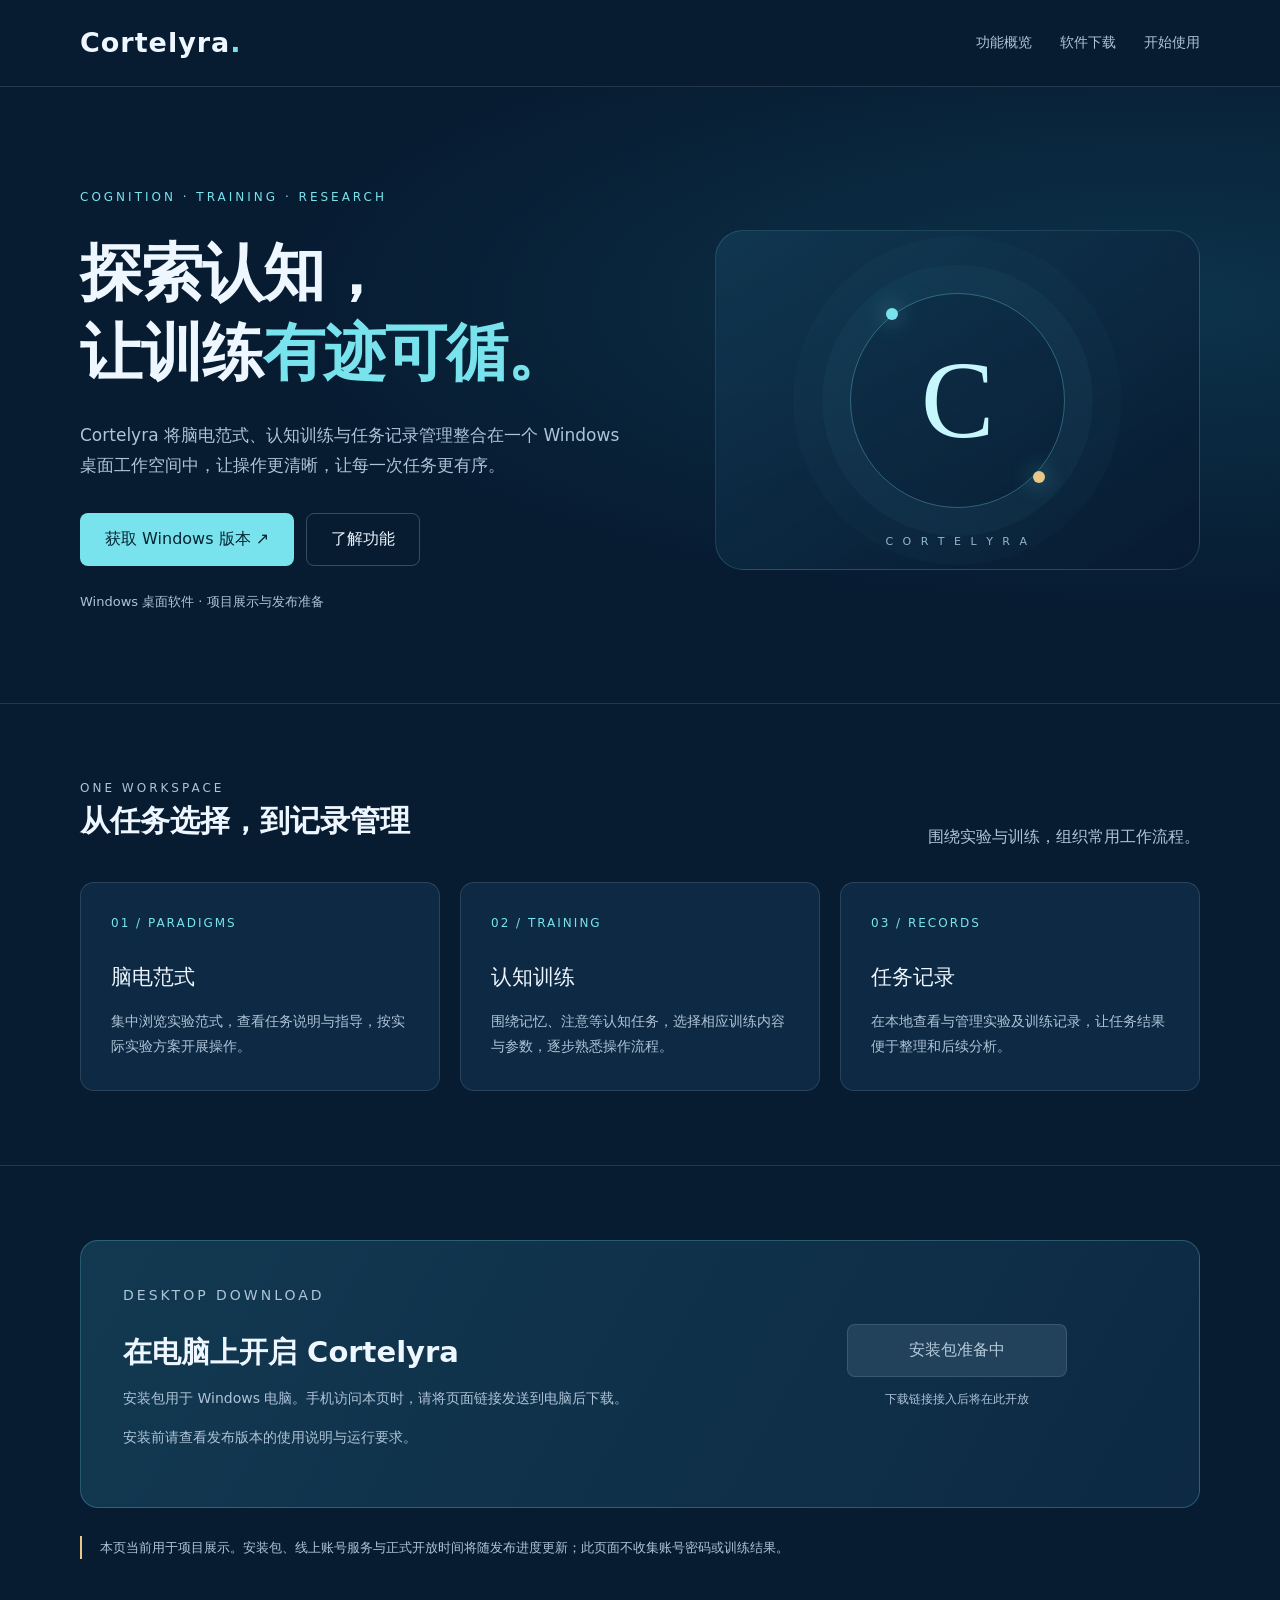
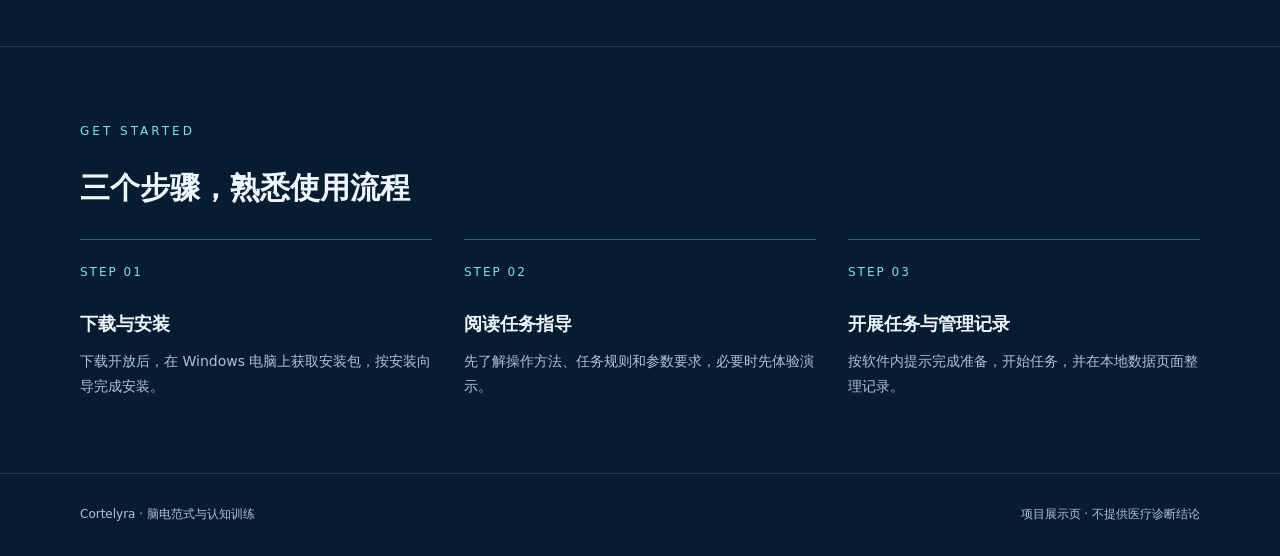
==== index.html @ 3c0979dd "Add files via upload" ====
<!doctype html>
<html lang="zh-CN">
<head>
  <meta charset="utf-8">
  <meta name="viewport" content="width=device-width, initial-scale=1">
  <meta name="description" content="Cortelyra：面向脑电范式、认知训练与任务记录管理的 Windows 桌面软件。">
  <meta name="theme-color" content="#071b31">
  <title>Cortelyra · 认知训练与脑电范式</title>
  <style>
    :root{color-scheme:dark;--bg:#071b31;--panel:#0d2943;--text:#eef7ff;--muted:#afc4d8;--line:#ffffff1f;--cyan:#79e3ed}
    *{box-sizing:border-box}html{scroll-behavior:smooth;scroll-padding-top:24px}body{margin:0;background:var(--bg);color:var(--text);font:16px/1.8 "Microsoft YaHei UI","PingFang SC",system-ui,sans-serif}a{color:inherit;text-decoration:none}a:focus-visible,button:focus-visible{outline:3px solid var(--cyan);outline-offset:5px}.wrap{width:min(1120px,calc(100% - 48px));margin:auto}header{border-bottom:1px solid var(--line)}nav{display:flex;align-items:center;justify-content:space-between;min-height:86px;gap:24px}.brand{font-size:27px;font-weight:650;letter-spacing:1px}.brand span{color:var(--cyan)}.links{display:flex;gap:28px;font-size:14px;color:var(--muted)}.links a:hover{color:white}
    .hero{position:relative;overflow:hidden;padding:100px 0 90px;background:radial-gradient(ellipse at 90% 35%,#12526a70,transparent 55%)}.hero-grid{display:grid;grid-template-columns:1.2fr 1fr;align-items:center;gap:54px}.eyebrow{font-size:12px;letter-spacing:3px;color:var(--cyan);margin:0 0 24px}h1{font-size:clamp(38px,5vw,62px);line-height:1.3;letter-spacing:-1px;margin:0 0 26px;font-weight:600}h1 span{color:var(--cyan)}.intro{max-width:540px;font-size:17px;color:var(--muted);margin:0 0 32px}.button{display:inline-flex;align-items:center;justify-content:center;min-height:50px;padding:11px 24px;border-radius:8px;background:var(--cyan);color:#062434;font-weight:650;border:1px solid transparent;font:inherit}.button:hover{background:#acf5fa}.secondary{background:transparent;border-color:#789ab766;color:var(--text);margin-left:12px}.secondary:hover{background:#ffffff0d}.tagline{font-size:13px;color:var(--muted);margin:24px 0 0}
    .visual{position:relative;min-height:340px;border:1px solid #79e3ed2e;border-radius:28px;background:linear-gradient(145deg,#133b56c0,#071b31);display:grid;place-items:center}.rings{width:215px;height:215px;border:1px solid #79e3ed55;border-radius:50%;box-shadow:0 0 0 28px #79e3ed09,0 0 0 57px #79e3ed05;display:grid;place-items:center;position:relative}.rings:before,.rings:after{content:"";position:absolute;width:12px;height:12px;border-radius:50%;background:var(--cyan);box-shadow:0 0 22px #79e3ed99}.rings:before{top:14px;left:35px}.rings:after{bottom:24px;right:19px;background:#e8c78a}.letter{font:500 110px/1 Georgia,serif;color:#c6f7fc}.visual-note{position:absolute;bottom:17px;font-size:11px;letter-spacing:3px;color:#8db8ce}
    section.content{padding:74px 0;border-top:1px solid var(--line)}.section-top{display:flex;align-items:end;justify-content:space-between;gap:30px;margin-bottom:30px}h2{font-size:30px;line-height:1.4;margin:0 0 10px;font-weight:600}.section-top p,.muted{color:var(--muted);margin:0}.cards{display:grid;grid-template-columns:repeat(3,1fr);gap:20px}.card{background:var(--panel);border:1px solid var(--line);padding:30px;border-radius:14px}.number{display:block;font-size:12px;color:var(--cyan);letter-spacing:2px;margin-bottom:25px}h3{font-size:21px;margin:0 0 12px;font-weight:550}.card p{color:var(--muted);font-size:14px;margin:0}.download{background:linear-gradient(120deg,#123951,#0d2943);border:1px solid #79e3ed40;border-radius:18px;padding:42px;display:grid;grid-template-columns:1.5fr 1fr;gap:35px;align-items:center}.download h2{font-size:29px}.download p{color:var(--muted);font-size:14px}.download-action{text-align:center}.disabled{background:#21425a;color:#b6cbdc;border-color:#577d9566;cursor:not-allowed;min-width:220px}.disabled:hover{background:#21425a}.small{font-size:12px!important}.steps{list-style:none;padding:0;display:grid;grid-template-columns:repeat(3,1fr);gap:32px;margin:30px 0 0}.steps li{border-top:1px solid #79e3ed55;padding-top:22px}.steps strong{display:block;margin:8px 0;font-size:18px}.steps p{color:var(--muted);font-size:14px;margin:0}.notice{margin-top:28px;font-size:13px;color:var(--muted);border-left:2px solid #e8c78a;padding-left:18px}footer{padding:30px 0;border-top:1px solid var(--line);color:var(--muted);font-size:12px}.footer-inner{display:flex;justify-content:space-between;gap:20px}
    @media(max-width:760px){.wrap{width:calc(100% - 36px)}nav{min-height:74px}.brand{font-size:23px}.links{gap:16px;font-size:12px}.hero{padding:58px 0}.hero-grid{grid-template-columns:1fr;gap:40px}.visual{min-height:290px}.cards,.steps,.download{grid-template-columns:1fr}.section-top{display:block}.section-top p{margin-top:16px}section.content{padding:50px 0}.card{padding:25px}.download{padding:28px}.download-action{text-align:left}.footer-inner{display:block}.footer-inner span{display:block;margin-top:8px}}
    @media(prefers-reduced-motion:reduce){html{scroll-behavior:auto}}
  </style>
</head>
<body>
  <header><nav class="wrap" aria-label="主导航"><a class="brand" href="#">Cortelyra<span>.</span></a><div class="links"><a href="#features">功能概览</a><a href="#download">软件下载</a><a href="#start">开始使用</a></div></nav></header>
  <main>
    <section class="hero"><div class="wrap hero-grid"><div><p class="eyebrow">COGNITION · TRAINING · RESEARCH</p><h1>探索认知，<br>让训练<span>有迹可循。</span></h1><p class="intro">Cortelyra 将脑电范式、认知训练与任务记录管理整合在一个 Windows 桌面工作空间中，让操作更清晰，让每一次任务更有序。</p><a class="button" href="#download">获取 Windows 版本 ↗</a><a class="button secondary" href="#features">了解功能</a><p class="tagline">Windows 桌面软件 · 项目展示与发布准备</p></div><div class="visual" aria-hidden="true"><div class="rings"><span class="letter">C</span></div><span class="visual-note">C O R T E L Y R A</span></div></div></section>
    <section class="content" id="features"><div class="wrap"><div class="section-top"><div><p class="eyebrow">ONE WORKSPACE</p><h2>从任务选择，到记录管理</h2></div><p>围绕实验与训练，组织常用工作流程。</p></div><div class="cards"><article class="card"><span class="number">01 / PARADIGMS</span><h3>脑电范式</h3><p>集中浏览实验范式，查看任务说明与指导，按实际实验方案开展操作。</p></article><article class="card"><span class="number">02 / TRAINING</span><h3>认知训练</h3><p>围绕记忆、注意等认知任务，选择相应训练内容与参数，逐步熟悉操作流程。</p></article><article class="card"><span class="number">03 / RECORDS</span><h3>任务记录</h3><p>在本地查看与管理实验及训练记录，让任务结果便于整理和后续分析。</p></article></div></div></section>
    <section class="content" id="download"><div class="wrap"><div class="download"><div><p class="eyebrow">DESKTOP DOWNLOAD</p><h2>在电脑上开启 Cortelyra</h2><p>安装包用于 Windows 电脑。手机访问本页时，请将页面链接发送到电脑后下载。</p><p>安装前请查看发布版本的使用说明与运行要求。</p></div><div class="download-action">
      <!-- COS 链接准备好后，把下方 button 替换为 a：<a class="button" href="真实的COS下载链接">下载 Windows 安装包 ↓</a> -->
      <button class="button disabled" type="button" disabled>安装包准备中</button><p class="small">下载链接接入后将在此开放</p>
    </div></div><p class="notice">本页当前用于项目展示。安装包、线上账号服务与正式开放时间将随发布进度更新；此页面不收集账号密码或训练结果。</p></div></section>
    <section class="content" id="start"><div class="wrap"><p class="eyebrow">GET STARTED</p><h2>三个步骤，熟悉使用流程</h2><ol class="steps"><li><span class="number">STEP 01</span><strong>下载与安装</strong><p>下载开放后，在 Windows 电脑上获取安装包，按安装向导完成安装。</p></li><li><span class="number">STEP 02</span><strong>阅读任务指导</strong><p>先了解操作方法、任务规则和参数要求，必要时先体验演示。</p></li><li><span class="number">STEP 03</span><strong>开展任务与管理记录</strong><p>按软件内提示完成准备，开始任务，并在本地数据页面整理记录。</p></li></ol></div></section>
  </main>
  <footer><div class="wrap footer-inner"><span>Cortelyra · 脑电范式与认知训练</span><span>项目展示页 · 不提供医疗诊断结论</span></div></footer>
</body>
</html>
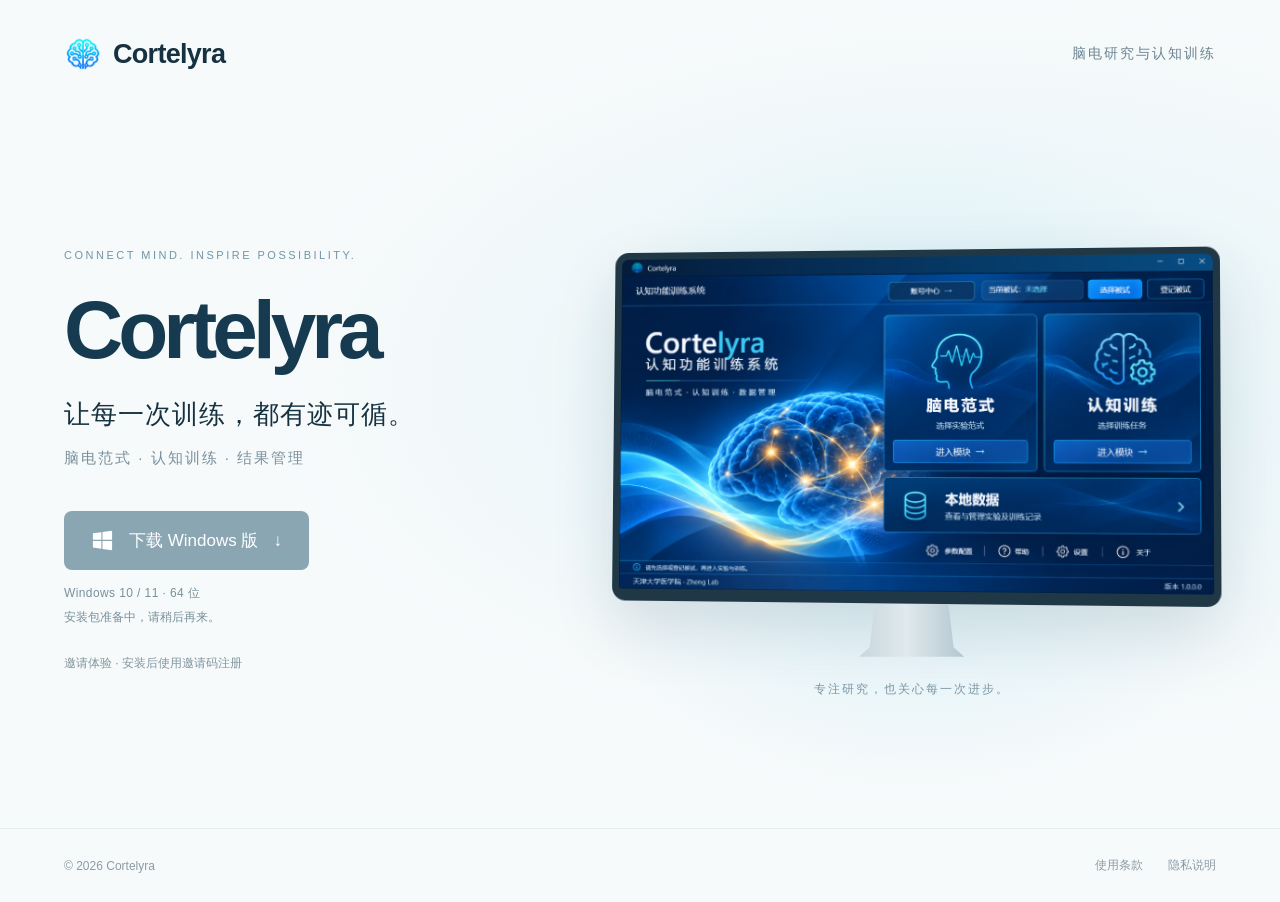
==== commit 3762ece5: "Add files via upload" ====
--- a/index.html
+++ b/index.html
@@ -1,32 +1,6 @@
 <!doctype html>
-<html lang="zh-CN">
-<head>
-  <meta charset="utf-8">
-  <meta name="viewport" content="width=device-width, initial-scale=1">
-  <meta name="description" content="Cortelyra：面向脑电范式、认知训练与任务记录管理的 Windows 桌面软件。">
-  <meta name="theme-color" content="#071b31">
-  <title>Cortelyra · 认知训练与脑电范式</title>
-  <style>
-    :root{color-scheme:dark;--bg:#071b31;--panel:#0d2943;--text:#eef7ff;--muted:#afc4d8;--line:#ffffff1f;--cyan:#79e3ed}
-    *{box-sizing:border-box}html{scroll-behavior:smooth;scroll-padding-top:24px}body{margin:0;background:var(--bg);color:var(--text);font:16px/1.8 "Microsoft YaHei UI","PingFang SC",system-ui,sans-serif}a{color:inherit;text-decoration:none}a:focus-visible,button:focus-visible{outline:3px solid var(--cyan);outline-offset:5px}.wrap{width:min(1120px,calc(100% - 48px));margin:auto}header{border-bottom:1px solid var(--line)}nav{display:flex;align-items:center;justify-content:space-between;min-height:86px;gap:24px}.brand{font-size:27px;font-weight:650;letter-spacing:1px}.brand span{color:var(--cyan)}.links{display:flex;gap:28px;font-size:14px;color:var(--muted)}.links a:hover{color:white}
-    .hero{position:relative;overflow:hidden;padding:100px 0 90px;background:radial-gradient(ellipse at 90% 35%,#12526a70,transparent 55%)}.hero-grid{display:grid;grid-template-columns:1.2fr 1fr;align-items:center;gap:54px}.eyebrow{font-size:12px;letter-spacing:3px;color:var(--cyan);margin:0 0 24px}h1{font-size:clamp(38px,5vw,62px);line-height:1.3;letter-spacing:-1px;margin:0 0 26px;font-weight:600}h1 span{color:var(--cyan)}.intro{max-width:540px;font-size:17px;color:var(--muted);margin:0 0 32px}.button{display:inline-flex;align-items:center;justify-content:center;min-height:50px;padding:11px 24px;border-radius:8px;background:var(--cyan);color:#062434;font-weight:650;border:1px solid transparent;font:inherit}.button:hover{background:#acf5fa}.secondary{background:transparent;border-color:#789ab766;color:var(--text);margin-left:12px}.secondary:hover{background:#ffffff0d}.tagline{font-size:13px;color:var(--muted);margin:24px 0 0}
-    .visual{position:relative;min-height:340px;border:1px solid #79e3ed2e;border-radius:28px;background:linear-gradient(145deg,#133b56c0,#071b31);display:grid;place-items:center}.rings{width:215px;height:215px;border:1px solid #79e3ed55;border-radius:50%;box-shadow:0 0 0 28px #79e3ed09,0 0 0 57px #79e3ed05;display:grid;place-items:center;position:relative}.rings:before,.rings:after{content:"";position:absolute;width:12px;height:12px;border-radius:50%;background:var(--cyan);box-shadow:0 0 22px #79e3ed99}.rings:before{top:14px;left:35px}.rings:after{bottom:24px;right:19px;background:#e8c78a}.letter{font:500 110px/1 Georgia,serif;color:#c6f7fc}.visual-note{position:absolute;bottom:17px;font-size:11px;letter-spacing:3px;color:#8db8ce}
-    section.content{padding:74px 0;border-top:1px solid var(--line)}.section-top{display:flex;align-items:end;justify-content:space-between;gap:30px;margin-bottom:30px}h2{font-size:30px;line-height:1.4;margin:0 0 10px;font-weight:600}.section-top p,.muted{color:var(--muted);margin:0}.cards{display:grid;grid-template-columns:repeat(3,1fr);gap:20px}.card{background:var(--panel);border:1px solid var(--line);padding:30px;border-radius:14px}.number{display:block;font-size:12px;color:var(--cyan);letter-spacing:2px;margin-bottom:25px}h3{font-size:21px;margin:0 0 12px;font-weight:550}.card p{color:var(--muted);font-size:14px;margin:0}.download{background:linear-gradient(120deg,#123951,#0d2943);border:1px solid #79e3ed40;border-radius:18px;padding:42px;display:grid;grid-template-columns:1.5fr 1fr;gap:35px;align-items:center}.download h2{font-size:29px}.download p{color:var(--muted);font-size:14px}.download-action{text-align:center}.disabled{background:#21425a;color:#b6cbdc;border-color:#577d9566;cursor:not-allowed;min-width:220px}.disabled:hover{background:#21425a}.small{font-size:12px!important}.steps{list-style:none;padding:0;display:grid;grid-template-columns:repeat(3,1fr);gap:32px;margin:30px 0 0}.steps li{border-top:1px solid #79e3ed55;padding-top:22px}.steps strong{display:block;margin:8px 0;font-size:18px}.steps p{color:var(--muted);font-size:14px;margin:0}.notice{margin-top:28px;font-size:13px;color:var(--muted);border-left:2px solid #e8c78a;padding-left:18px}footer{padding:30px 0;border-top:1px solid var(--line);color:var(--muted);font-size:12px}.footer-inner{display:flex;justify-content:space-between;gap:20px}
-    @media(max-width:760px){.wrap{width:calc(100% - 36px)}nav{min-height:74px}.brand{font-size:23px}.links{gap:16px;font-size:12px}.hero{padding:58px 0}.hero-grid{grid-template-columns:1fr;gap:40px}.visual{min-height:290px}.cards,.steps,.download{grid-template-columns:1fr}.section-top{display:block}.section-top p{margin-top:16px}section.content{padding:50px 0}.card{padding:25px}.download{padding:28px}.download-action{text-align:left}.footer-inner{display:block}.footer-inner span{display:block;margin-top:8px}}
-    @media(prefers-reduced-motion:reduce){html{scroll-behavior:auto}}
-  </style>
-</head>
-<body>
-  <header><nav class="wrap" aria-label="主导航"><a class="brand" href="#">Cortelyra<span>.</span></a><div class="links"><a href="#features">功能概览</a><a href="#download">软件下载</a><a href="#start">开始使用</a></div></nav></header>
-  <main>
-    <section class="hero"><div class="wrap hero-grid"><div><p class="eyebrow">COGNITION · TRAINING · RESEARCH</p><h1>探索认知，<br>让训练<span>有迹可循。</span></h1><p class="intro">Cortelyra 将脑电范式、认知训练与任务记录管理整合在一个 Windows 桌面工作空间中，让操作更清晰，让每一次任务更有序。</p><a class="button" href="#download">获取 Windows 版本 ↗</a><a class="button secondary" href="#features">了解功能</a><p class="tagline">Windows 桌面软件 · 项目展示与发布准备</p></div><div class="visual" aria-hidden="true"><div class="rings"><span class="letter">C</span></div><span class="visual-note">C O R T E L Y R A</span></div></div></section>
-    <section class="content" id="features"><div class="wrap"><div class="section-top"><div><p class="eyebrow">ONE WORKSPACE</p><h2>从任务选择，到记录管理</h2></div><p>围绕实验与训练，组织常用工作流程。</p></div><div class="cards"><article class="card"><span class="number">01 / PARADIGMS</span><h3>脑电范式</h3><p>集中浏览实验范式，查看任务说明与指导，按实际实验方案开展操作。</p></article><article class="card"><span class="number">02 / TRAINING</span><h3>认知训练</h3><p>围绕记忆、注意等认知任务，选择相应训练内容与参数，逐步熟悉操作流程。</p></article><article class="card"><span class="number">03 / RECORDS</span><h3>任务记录</h3><p>在本地查看与管理实验及训练记录，让任务结果便于整理和后续分析。</p></article></div></div></section>
-    <section class="content" id="download"><div class="wrap"><div class="download"><div><p class="eyebrow">DESKTOP DOWNLOAD</p><h2>在电脑上开启 Cortelyra</h2><p>安装包用于 Windows 电脑。手机访问本页时，请将页面链接发送到电脑后下载。</p><p>安装前请查看发布版本的使用说明与运行要求。</p></div><div class="download-action">
-      <!-- COS 链接准备好后，把下方 button 替换为 a：<a class="button" href="真实的COS下载链接">下载 Windows 安装包 ↓</a> -->
-      <button class="button disabled" type="button" disabled>安装包准备中</button><p class="small">下载链接接入后将在此开放</p>
-    </div></div><p class="notice">本页当前用于项目展示。安装包、线上账号服务与正式开放时间将随发布进度更新；此页面不收集账号密码或训练结果。</p></div></section>
-    <section class="content" id="start"><div class="wrap"><p class="eyebrow">GET STARTED</p><h2>三个步骤，熟悉使用流程</h2><ol class="steps"><li><span class="number">STEP 01</span><strong>下载与安装</strong><p>下载开放后，在 Windows 电脑上获取安装包，按安装向导完成安装。</p></li><li><span class="number">STEP 02</span><strong>阅读任务指导</strong><p>先了解操作方法、任务规则和参数要求，必要时先体验演示。</p></li><li><span class="number">STEP 03</span><strong>开展任务与管理记录</strong><p>按软件内提示完成准备，开始任务，并在本地数据页面整理记录。</p></li></ol></div></section>
-  </main>
-  <footer><div class="wrap footer-inner"><span>Cortelyra · 脑电范式与认知训练</span><span>项目展示页 · 不提供医疗诊断结论</span></div></footer>
-</body>
-</html>
+<html lang="zh-CN"><head><meta charset="utf-8"><meta name="viewport" content="width=device-width,initial-scale=1"><meta name="description" content="Cortelyra，面向脑电研究与认知训练的 Windows 平台。"><title>Cortelyra · Windows 版下载</title><link rel="icon" href="./assets/cortelyra-logo.png"><link rel="stylesheet" href="./download.css"><script src="./download-config.js" defer></script><script src="./download.js" defer></script></head>
+<body id="download"><header class="site-header"><a class="brand" href="./" aria-label="Cortelyra 首页"><img src="./assets/cortelyra-logo.png" width="38" height="38" alt=""><span>Cortelyra</span></a><span class="header-note">脑电研究与认知训练</span></header>
+<main><section class="download-hero" aria-labelledby="hero-title"><div class="hero-copy"><p class="eyebrow">CONNECT MIND. INSPIRE POSSIBILITY.</p><h1 id="hero-title">Cortelyra</h1><p class="tagline">让每一次训练，都有迹可循。</p><p class="intro">脑电范式 · 认知训练 · 结果管理</p><a id="download-button" class="download-button" href="#download" aria-disabled="true" download="Cortelyra-Setup.exe" aria-describedby="download-status"><svg viewBox="0 0 24 24" width="23" height="23" aria-hidden="true"><path fill="currentColor" d="M2 4.5 10.8 3.3v8H2zm10-1.4L22 1.7v9.6H12zM2 12.6h8.8v8L2 19.4zm10 0h10v9.7l-10-1.4z"/></svg><span>下载 Windows 版</span><span aria-hidden="true">↓</span></a><p class="system-note">Windows 10 / 11 · 64 位</p><p id="download-status" class="download-status" role="status">安装包准备中，请稍后再来。</p><p class="invitation-note">邀请体验 · 安装后使用邀请码注册</p></div>
+<div class="product-preview"><div class="preview-glow" aria-hidden="true"></div><div class="desktop-frame"><img src="./assets/desktop-preview.png" width="1280" height="722" alt="Cortelyra 首页，可进入脑电范式、认知训练和本地数据模块" fetchpriority="high"></div><div class="desktop-stand" aria-hidden="true"></div><p class="preview-caption">专注研究，也关心每一次进步。</p></div></section></main>
+<footer class="site-footer"><span>© <span id="year">2026</span> Cortelyra</span><nav aria-label="页脚"><a href="./privacy.html#terms">使用条款</a><a href="./privacy.html">隐私说明</a></nav></footer></body></html>
--- a/download.css
+++ b/download.css
@@ -0,0 +1,4 @@
+@charset "UTF-8";
+:root{font-family:"Segoe UI","Microsoft YaHei UI",sans-serif;color:#163140;background:#f7fafb;font-synthesis:none}*{box-sizing:border-box}body{margin:0;min-height:100vh;display:flex;flex-direction:column;background:radial-gradient(ellipse at 76% 42%,#e4f4f8 0,transparent 52%),#f7fafb}a{color:inherit;text-decoration:none}.site-header{width:min(1440px,100%);margin:auto;padding:35px 64px;display:flex;align-items:center;justify-content:space-between;gap:24px}.brand{display:inline-flex;align-items:center;gap:11px;font-size:27px;font-weight:600;letter-spacing:-.7px}.brand img{object-fit:contain}.header-note{font-size:14px;color:#6d8390;letter-spacing:2px}main{flex:1;width:100%;display:flex;align-items:center}.download-hero{width:min(1440px,100%);margin:0 auto;padding:70px 64px 100px;display:grid;grid-template-columns:.88fr 1.12fr;gap:65px;align-items:center;min-height:660px}.eyebrow{font-size:11px;letter-spacing:2.5px;color:#7195a6;margin:0 0 25px}h1{font-size:clamp(64px,6.4vw,96px);font-weight:600;letter-spacing:-5px;line-height:1.08;margin:0 0 23px;color:#163b50}.tagline{font-size:clamp(22px,2vw,28px);letter-spacing:1px;margin:0 0 17px;font-weight:400}.intro{font-size:15px;letter-spacing:2px;color:#78909c;margin:0 0 43px}.download-button{background:#117eb4;color:#fff;display:inline-flex;gap:15px;align-items:center;justify-content:center;border-radius:8px;min-width:245px;padding:18px 25px;font-size:17px;box-shadow:0 9px 24px #1688b71a;transition:background .15s,transform .15s}.download-button:hover{background:#096c9e;transform:translateY(-2px)}.download-button:focus-visible,a:focus-visible,button:focus-visible{outline:3px solid #30a6d7;outline-offset:5px}.download-button[aria-disabled=true]{background:#8aa6b3;box-shadow:none;cursor:default;transform:none}.system-note{font-size:12px;color:#78909c;margin:15px 0 0;letter-spacing:.4px}.download-status{font-size:12px;color:#78909c;margin:7px 0 0;min-height:20px}.invitation-note{font-size:12px;color:#8196a0;margin:26px 0 0}.product-preview{position:relative;padding-top:26px;isolation:isolate}.preview-glow{position:absolute;inset:-30% -15%;background:radial-gradient(ellipse,#b2e1f35e,transparent 65%);z-index:-1}.desktop-frame{position:relative;overflow:hidden;border:7px solid #203845;border-bottom-width:12px;border-radius:14px;background:#082543;box-shadow:0 25px 65px #15384622;transform:perspective(1400px) rotateY(-5deg) rotateX(2deg)}.desktop-frame img{display:block;width:100%;height:auto}.desktop-stand{width:105px;height:53px;background:linear-gradient(90deg,#c8d7de,#e0e9ed 45%,#b3c6d0);margin:0 auto;clip-path:polygon(15% 0,85% 0,90% 82%,100% 100%,0 100%,10% 82%)}.preview-caption{text-align:center;font-size:12px;letter-spacing:2px;color:#7a97a6;margin:24px 0 0}.site-footer{display:flex;justify-content:space-between;align-items:center;gap:24px;width:min(1440px,100%);margin:auto;padding:28px 64px;font-size:12px;color:#8b9ba5;border-top:1px solid #e3ebee}.site-footer nav{display:flex;gap:25px}.site-footer a:hover{color:#117eb4}.policy{max-width:860px;padding:35px 30px 80px;display:block;margin:auto;line-height:1.9}.policy h1{font-size:36px;letter-spacing:0;margin:20px 0}.policy h2{font-size:20px;margin:30px 0 10px}.policy p,.policy li{color:#526d7c}.policy a{color:#117eb4}.policy .notice{background:#eaf3f7;border-left:3px solid #1889b8;padding:15px 20px}.policy strong{color:#274b60}@media(min-width:1700px){.download-hero{min-height:760px}}@media(prefers-reduced-motion:reduce){.download-button{transition:none}.download-button:hover{transform:none}}@media(max-width:1050px){.site-header,.site-footer{padding:26px 32px}.download-hero{padding:60px 32px 75px;gap:30px}h1{font-size:70px}.eyebrow{font-size:9px;letter-spacing:1.6px}.tagline{font-size:22px}}@media(max-width:760px){.site-header{padding:24px}.brand{font-size:24px}.header-note{display:none}.download-hero{grid-template-columns:1fr;padding:42px 24px 60px;gap:36px;min-height:0;text-align:center}.eyebrow{font-size:9px}h1{font-size:68px;letter-spacing:-3px}.tagline{font-size:21px}.intro{font-size:13px;margin-bottom:30px}.invitation-note{margin-top:20px}.product-preview{max-width:560px;width:100%;margin:auto}.desktop-frame{transform:none;border-width:5px;border-bottom-width:9px}.desktop-stand{height:35px;width:80px}.site-footer{padding:22px 24px;font-size:11px;flex-wrap:wrap}.policy{padding:20px 24px 60px}.policy h1{font-size:30px}}
+
+main{overflow:hidden}@media(min-width:761px){.download-hero{grid-template-columns:minmax(0,.88fr) minmax(0,1.12fr);min-height:calc(100svh - 180px);padding-top:45px;padding-bottom:60px}}
